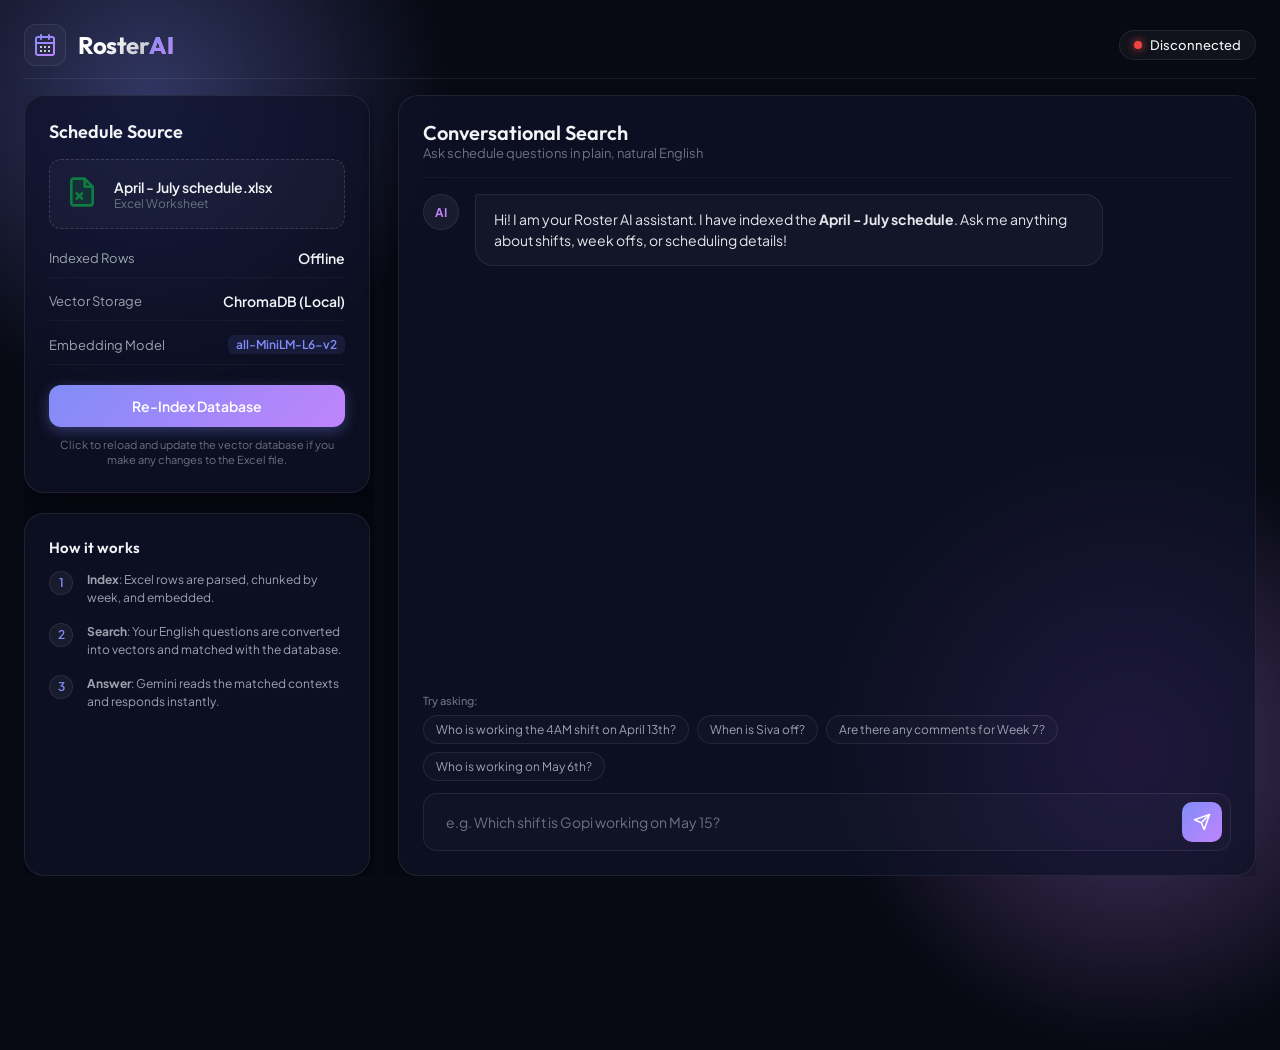
==== offshore roaster/static/index.html @ 07646efe "Initial commit for 24/7 deployment" ====
<!DOCTYPE html>
<html lang="en">
<head>
    <meta charset="UTF-8">
    <meta name="viewport" content="width=device-width, initial-scale=1.0">
    <title>Roster AI Assistant - Schedule Intelligence</title>
    <!-- Modern Premium Typography -->
    <link rel="preconnect" href="https://fonts.googleapis.com">
    <link rel="preconnect" href="https://fonts.gstatic.com" crossorigin>
    <link href="https://fonts.googleapis.com/css2?family=Outfit:wght@300;400;500;600;700&family=Plus+Jakarta+Sans:wght@300;400;500;600;700&display=swap" rel="stylesheet">
    <link rel="stylesheet" href="styles.css">
</head>
<body>
    <div class="glow-bg"></div>
    <div class="glow-bg2"></div>

    <div class="app-container">
        <!-- App Header -->
        <header class="app-header">
            <div class="logo-container">
                <div class="logo-icon">
                    <svg width="24" height="24" viewBox="0 0 24 24" fill="none" xmlns="http://www.w3.org/2000/svg">
                        <path d="M19 4H5C3.89 4 3 4.89 3 6V20C3 21.11 3.89 22 5 22H19C20.11 22 21 21.11 21 20V6C21 4.89 20.11 4 19 4Z" stroke="url(#logoGrad)" stroke-width="2" stroke-linecap="round" stroke-linejoin="round"/>
                        <path d="M16 2V6" stroke="url(#logoGrad)" stroke-width="2" stroke-linecap="round" stroke-linejoin="round"/>
                        <path d="M8 2V6" stroke="url(#logoGrad)" stroke-width="2" stroke-linecap="round" stroke-linejoin="round"/>
                        <path d="M3 10H21" stroke="url(#logoGrad)" stroke-width="2" stroke-linecap="round" stroke-linejoin="round"/>
                        <path d="M8 14H8.01" stroke="white" stroke-width="2" stroke-linecap="round" stroke-linejoin="round"/>
                        <path d="M12 14H12.01" stroke="white" stroke-width="2" stroke-linecap="round" stroke-linejoin="round"/>
                        <path d="M16 14H16.01" stroke="white" stroke-width="2" stroke-linecap="round" stroke-linejoin="round"/>
                        <path d="M8 18H8.01" stroke="white" stroke-width="2" stroke-linecap="round" stroke-linejoin="round"/>
                        <path d="M12 18H12.01" stroke="white" stroke-width="2" stroke-linecap="round" stroke-linejoin="round"/>
                        <path d="M16 18H16.01" stroke="white" stroke-width="2" stroke-linecap="round" stroke-linejoin="round"/>
                        <defs>
                            <linearGradient id="logoGrad" x1="3" y1="2" x2="21" y2="22" gradientUnits="userSpaceOnUse">
                                <stop stop-color="#818cf8"/>
                                <stop offset="1" stop-color="#c084fc"/>
                            </linearGradient>
                        </defs>
                    </svg>
                </div>
                <h1>Roster<span>AI</span></h1>
            </div>
            
            <div class="system-badge">
                <div class="badge-dot" id="db-status-dot"></div>
                <span id="db-status-text">Connecting...</span>
            </div>
        </header>

        <!-- Main Workspace -->
        <main class="workspace">
            
            <!-- Left Panel: DB & Files Management -->
            <section class="control-panel">
                <div class="card glassmorphism">
                    <h3>Schedule Source</h3>
                    <div class="source-file-box">
                        <div class="excel-icon">
                            <svg width="32" height="32" viewBox="0 0 24 24" fill="none" xmlns="http://www.w3.org/2000/svg">
                                <path d="M14 2H6C4.89 2 4 2.9 4 4V20C4 21.1 4.89 22 6 22H18C19.11 22 20 21.1 20 20V8L14 2Z" fill="#107c41" fill-opacity="0.2" stroke="#107c41" stroke-width="2" stroke-linejoin="round"/>
                                <path d="M14 2V8H20" stroke="#107c41" stroke-width="2" stroke-linejoin="round"/>
                                <path d="M8 13L12 17M12 13L8 17" stroke="#107c41" stroke-width="2" stroke-linecap="round" stroke-linejoin="round"/>
                            </svg>
                        </div>
                        <div class="file-details">
                            <span class="file-name">April - July schedule.xlsx</span>
                            <span class="file-type">Excel Worksheet</span>
                        </div>
                    </div>

                    <div class="db-stats">
                        <div class="stat-item">
                            <label>Indexed Rows</label>
                            <span id="stat-records">--</span>
                        </div>
                        <div class="stat-item">
                            <label>Vector Storage</label>
                            <span>ChromaDB (Local)</span>
                        </div>
                        <div class="stat-item">
                            <label>Embedding Model</label>
                            <span class="model-badge">all-MiniLM-L6-v2</span>
                        </div>
                    </div>

                    <button id="btn-reindex" class="btn-primary">
                        <span id="btn-text">Re-Index Database</span>
                        <div class="spinner" id="btn-spinner"></div>
                    </button>
                    <p class="help-text">Click to reload and update the vector database if you make any changes to the Excel file.</p>
                </div>

                <div class="card glassmorphism info-card">
                    <h4>How it works</h4>
                    <ul class="steps-list">
                        <li>
                            <div class="step-num">1</div>
                            <div class="step-content"><strong>Index</strong>: Excel rows are parsed, chunked by week, and embedded.</div>
                        </li>
                        <li>
                            <div class="step-num">2</div>
                            <div class="step-content"><strong>Search</strong>: Your English questions are converted into vectors and matched with the database.</div>
                        </li>
                        <li>
                            <div class="step-num">3</div>
                            <div class="step-content"><strong>Answer</strong>: Gemini reads the matched contexts and responds instantly.</div>
                        </li>
                    </ul>
                </div>
            </section>

            <!-- Right Panel: Conversation -->
            <section class="chat-panel card glassmorphism">
                <div class="chat-header">
                    <h2>Conversational Search</h2>
                    <p>Ask schedule questions in plain, natural English</p>
                </div>

                <!-- Chat Feed -->
                <div class="chat-feed" id="chat-feed">
                    <div class="message ai-message">
                        <div class="msg-avatar">AI</div>
                        <div class="msg-bubble">
                            Hi! I am your Roster AI assistant. I have indexed the <strong>April - July schedule</strong>. Ask me anything about shifts, week offs, or scheduling details!
                        </div>
                    </div>
                </div>

                <!-- Query suggestion chips -->
                <div class="suggestions-container">
                    <span class="suggestions-title">Try asking:</span>
                    <div class="suggestions">
                        <button class="chip" onclick="useSuggestion('Who is working on the 4AM shift on April 13th?')">Who is working the 4AM shift on April 13th?</button>
                        <button class="chip" onclick="useSuggestion('When is Siva off?')">When is Siva off?</button>
                        <button class="chip" onclick="useSuggestion('Are there any comments or updates for Week 7?')">Are there any comments for Week 7?</button>
                        <button class="chip" onclick="useSuggestion('Who is working on Wednesday, May 6th?')">Who is working on May 6th?</button>
                    </div>
                </div>

                <!-- Chat Input Form -->
                <form class="chat-input-area" id="chat-form">
                    <input type="text" id="query-input" placeholder="e.g. Which shift is Gopi working on May 15?" required autocomplete="off">
                    <button type="submit" id="btn-send">
                        <svg width="18" height="18" viewBox="0 0 24 24" fill="none" xmlns="http://www.w3.org/2000/svg">
                            <path d="M22 2L11 13" stroke="currentColor" stroke-width="2" stroke-linecap="round" stroke-linejoin="round"/>
                            <path d="M22 2L15 22L11 13L2 9L22 2Z" stroke="currentColor" stroke-width="2" stroke-linecap="round" stroke-linejoin="round"/>
                        </svg>
                    </button>
                </form>
            </section>

        </main>
    </div>

    <!-- Script file -->
    <script>
        const chatFeed = document.getElementById('chat-feed');
        const chatForm = document.getElementById('chat-form');
        const queryInput = document.getElementById('query-input');
        const btnReindex = document.getElementById('btn-reindex');
        const btnSpinner = document.getElementById('btn-spinner');
        const btnText = document.getElementById('btn-text');
        
        // Fetch Database Status on Load
        async function fetchStatus() {
            try {
                const res = await fetch('/api/status');
                const data = await res.json();
                
                if (data.status === 'ready') {
                    document.getElementById('db-status-dot').className = 'badge-dot dot-online';
                    document.getElementById('db-status-text').innerText = 'Database Connected';
                    document.getElementById('stat-records').innerText = data.indexed_records;
                    
                    if (data.indexed_records === 0) {
                        showSystemNotification("Warning: Vector database is empty. Click 'Re-Index Database' to populate it.");
                    }
                } else {
                    document.getElementById('db-status-dot').className = 'badge-dot dot-offline';
                    document.getElementById('db-status-text').innerText = 'Database Error';
                    document.getElementById('stat-records').innerText = 'Error';
                }
            } catch (err) {
                console.error(err);
                document.getElementById('db-status-dot').className = 'badge-dot dot-offline';
                document.getElementById('db-status-text').innerText = 'Disconnected';
                document.getElementById('stat-records').innerText = 'Offline';
            }
        }

        // Add Message to Feed
        function addMessage(sender, content, sources = null) {
            const messageDiv = document.createElement('div');
            messageDiv.className = `message ${sender}-message`;
            
            const avatar = document.createElement('div');
            avatar.className = 'msg-avatar';
            avatar.innerText = sender === 'user' ? 'U' : 'AI';
            
            const bubble = document.createElement('div');
            bubble.className = 'msg-bubble';
            
            // Format linebreaks & bold markdown-ish text
            let formattedContent = content
                .replace(/\n/g, '<br>')
                .replace(/\*\*(.*?)\*\*/g, '<strong>$1</strong>')
                .replace(/\*(.*?)\*/g, '<em>$1</em>');
            
            bubble.innerHTML = formattedContent;
            
            messageDiv.appendChild(avatar);
            messageDiv.appendChild(bubble);
            
            // Add sources if present
            if (sources && sources.length > 0) {
                const sourcesContainer = document.createElement('div');
                sourcesContainer.className = 'sources-container';
                
                const sourcesTitle = document.createElement('div');
                sourcesTitle.className = 'sources-title';
                sourcesTitle.innerText = `Retrieved matching sources (${sources.length}):`;
                sourcesContainer.appendChild(sourcesTitle);
                
                const chipsContainer = document.createElement('div');
                chipsContainer.className = 'sources-chips';
                
                sources.forEach((src, idx) => {
                    const chip = document.createElement('div');
                    chip.className = 'source-chip';
                    chip.innerHTML = `<strong>${src.date}</strong> (${src.day}) - <em>${src.week}</em>`;
                    
                    // Add hover tooltip with the full chunk text
                    const tooltip = document.createElement('div');
                    tooltip.className = 'source-tooltip';
                    tooltip.innerText = src.text;
                    chip.appendChild(tooltip);
                    
                    chipsContainer.appendChild(chip);
                });
                
                sourcesContainer.appendChild(chipsContainer);
                bubble.appendChild(sourcesContainer);
            }
            
            chatFeed.appendChild(messageDiv);
            chatFeed.scrollTop = chatFeed.scrollHeight;
        }

        // Show system warning or message in chat
        function showSystemNotification(text) {
            const notification = document.createElement('div');
            notification.className = 'system-notification';
            notification.innerText = text;
            chatFeed.appendChild(notification);
            chatFeed.scrollTop = chatFeed.scrollHeight;
        }

        // Use Suggestion Chip
        function useSuggestion(text) {
            queryInput.value = text;
            queryInput.focus();
        }

        // Handle Query Submission
        chatForm.addEventListener('submit', async (e) => {
            e.preventDefault();
            const question = queryInput.value.strip ? queryInput.value.strip() : queryInput.value.trim();
            if (!question) return;
            
            // Add user message
            addMessage('user', question);
            queryInput.value = '';
            
            // Add AI Loading Indicator
            const loaderDiv = document.createElement('div');
            loaderDiv.className = 'message ai-message loading-message';
            loaderDiv.id = 'ai-loader';
            loaderDiv.innerHTML = `
                <div class="msg-avatar">AI</div>
                <div class="msg-bubble">
                    <div class="typing-indicator">
                        <span></span>
                        <span></span>
                        <span></span>
                    </div>
                </div>
            `;
            chatFeed.appendChild(loaderDiv);
            chatFeed.scrollTop = chatFeed.scrollHeight;
            
            try {
                const response = await fetch('/api/query', {
                    method: 'POST',
                    headers: {
                        'Content-Type': 'application/json'
                    },
                    body: JSON.stringify({ question })
                });
                
                // Remove loader
                document.getElementById('ai-loader').remove();
                
                if (response.ok) {
                    const data = await response.json();
                    addMessage('ai', data.answer, data.sources);
                } else {
                    const errData = await response.json();
                    addMessage('ai', `Sorry, I encountered an error: ${errData.detail || 'Unknown Server Error'}`);
                }
            } catch (err) {
                console.error(err);
                document.getElementById('ai-loader').remove();
                addMessage('ai', 'Error connecting to the backend. Is the server running?');
            }
        });

        // Handle Reindex Click
        btnReindex.addEventListener('click', async () => {
            btnSpinner.style.display = 'block';
            btnText.innerText = 'Indexing...';
            btnReindex.disabled = true;
            
            try {
                const response = await fetch('/api/reindex', {
                    method: 'POST'
                });
                
                if (response.ok) {
                    const data = await response.json();
                    showSystemNotification(`🎉 Database re-indexed successfully! Loaded ${data.count} entries.`);
                    fetchStatus();
                } else {
                    const errData = await response.json();
                    showSystemNotification(`❌ Ingestion failed: ${errData.detail || 'Unknown Error'}`);
                }
            } catch (err) {
                console.error(err);
                showSystemNotification('❌ Network error: Could not reach backend.');
            } finally {
                btnSpinner.style.display = 'none';
                btnText.innerText = 'Re-Index Database';
                btnReindex.disabled = false;
            }
        });

        // Initialize status polling
        fetchStatus();
        setInterval(fetchStatus, 30000);
    </script>
</body>
</html>
---- offshore roaster/static/styles.css ----
/* Core Design Tokens */
:root {
    --bg-dark: #070913;
    --bg-card: rgba(15, 18, 36, 0.75);
    --border-color: rgba(255, 255, 255, 0.08);
    --text-primary: #f3f4f6;
    --text-secondary: #9ca3af;
    --text-muted: #6b7280;
    
    --primary: #818cf8;
    --primary-glow: rgba(129, 140, 248, 0.35);
    --secondary: #c084fc;
    --secondary-glow: rgba(192, 132, 252, 0.35);
    --accent: #22d3ee;
    
    --online: #10b981;
    --offline: #ef4444;
    
    --font-heading: 'Outfit', sans-serif;
    --font-body: 'Plus Jakarta Sans', sans-serif;
    --transition-smooth: all 0.3s cubic-bezier(0.4, 0, 0.2, 1);
}

/* Reset and Base Styles */
* {
    margin: 0;
    padding: 0;
    box-sizing: border-box;
}

body {
    background-color: var(--bg-dark);
    color: var(--text-primary);
    font-family: var(--font-body);
    height: 100vh;
    overflow: hidden;
    position: relative;
}

/* Ambient Background Glows */
.glow-bg {
    position: absolute;
    width: 600px;
    height: 600px;
    background: radial-gradient(circle, var(--primary-glow) 0%, rgba(129, 140, 248, 0) 70%);
    top: -200px;
    left: -150px;
    z-index: -1;
    pointer-events: none;
    animation: pulseGlow 12s infinite alternate;
}

.glow-bg2 {
    position: absolute;
    width: 600px;
    height: 600px;
    background: radial-gradient(circle, var(--secondary-glow) 0%, rgba(192, 132, 252, 0) 70%);
    bottom: -150px;
    right: -150px;
    z-index: -1;
    pointer-events: none;
    animation: pulseGlow 15s infinite alternate-reverse;
}

@keyframes pulseGlow {
    0% { transform: scale(1) translate(0, 0); opacity: 0.8; }
    100% { transform: scale(1.15) translate(30px, 30px); opacity: 0.5; }
}

/* App Container Layout */
.app-container {
    max-width: 1400px;
    margin: 0 auto;
    padding: 24px;
    height: 100vh;
    max-height: 100vh;
    display: flex;
    flex-direction: column;
    overflow: hidden;
}

/* Header */
.app-header {
    display: flex;
    justify-content: space-between;
    align-items: center;
    padding-bottom: 12px;
    border-bottom: 1px solid var(--border-color);
    margin-bottom: 16px;
}

.logo-container {
    display: flex;
    align-items: center;
    gap: 12px;
}

.logo-icon {
    display: flex;
    align-items: center;
    justify-content: center;
    background: rgba(255, 255, 255, 0.03);
    padding: 8px;
    border-radius: 12px;
    border: 1px solid var(--border-color);
}

.logo-container h1 {
    font-family: var(--font-heading);
    font-size: 24px;
    font-weight: 700;
    letter-spacing: -0.5px;
    background: linear-gradient(135deg, #fff 30%, var(--text-secondary) 100%);
    -webkit-background-clip: text;
    -webkit-text-fill-color: transparent;
}

.logo-container h1 span {
    background: linear-gradient(135deg, var(--primary) 0%, var(--secondary) 100%);
    -webkit-background-clip: text;
    -webkit-text-fill-color: transparent;
}

/* Badges */
.system-badge {
    display: flex;
    align-items: center;
    gap: 8px;
    background: rgba(255, 255, 255, 0.04);
    border: 1px solid var(--border-color);
    padding: 6px 14px;
    border-radius: 20px;
    font-size: 13px;
    font-weight: 500;
}

.badge-dot {
    width: 8px;
    height: 8px;
    border-radius: 50%;
}

.dot-online {
    background-color: var(--online);
    box-shadow: 0 0 8px var(--online);
}

.dot-offline {
    background-color: var(--offline);
    box-shadow: 0 0 8px var(--offline);
}

/* Glassmorphism Cards */
.glassmorphism {
    background: var(--bg-card);
    backdrop-filter: blur(16px) saturate(180%);
    -webkit-backdrop-filter: blur(16px) saturate(180%);
    border: 1px solid var(--border-color);
    border-radius: 20px;
    box-shadow: 0 8px 32px 0 rgba(0, 0, 0, 0.37);
}

/* Workspace Layout */
.workspace {
    display: grid;
    grid-template-columns: 350px 1fr;
    gap: 24px;
    flex-grow: 1;
    min-height: 0;
    overflow: hidden;
}

/* Left Panel Style */
.control-panel {
    display: flex;
    flex-direction: column;
    gap: 20px;
    height: 100%;
    overflow-y: auto;
    padding-right: 4px;
}

.control-panel .card {
    padding: 24px;
}

.control-panel h3 {
    font-family: var(--font-heading);
    font-size: 18px;
    font-weight: 600;
    margin-bottom: 16px;
    color: var(--text-primary);
}

/* Source File Box */
.source-file-box {
    display: flex;
    align-items: center;
    gap: 16px;
    background: rgba(255, 255, 255, 0.03);
    border: 1px dashed rgba(255, 255, 255, 0.15);
    padding: 16px;
    border-radius: 12px;
    margin-bottom: 20px;
}

.file-details {
    display: flex;
    flex-direction: column;
}

.file-name {
    font-size: 14px;
    font-weight: 600;
    color: var(--text-primary);
}

.file-type {
    font-size: 12px;
    color: var(--text-muted);
}

/* Database Stats list */
.db-stats {
    display: flex;
    flex-direction: column;
    gap: 14px;
    margin-bottom: 20px;
}

.stat-item {
    display: flex;
    justify-content: space-between;
    align-items: center;
    padding-bottom: 10px;
    border-bottom: 1px solid rgba(255, 255, 255, 0.04);
}

.stat-item label {
    font-size: 13px;
    color: var(--text-secondary);
}

.stat-item span {
    font-size: 14px;
    font-weight: 600;
}

.model-badge {
    background: rgba(129, 140, 248, 0.1);
    color: var(--primary);
    padding: 2px 8px;
    border-radius: 6px;
    font-size: 12px !important;
}

/* Action Buttons */
.btn-primary {
    width: 100%;
    background: linear-gradient(135deg, var(--primary) 0%, var(--secondary) 100%);
    color: #fff;
    border: none;
    padding: 12px;
    border-radius: 12px;
    font-family: var(--font-body);
    font-weight: 600;
    font-size: 14px;
    cursor: pointer;
    transition: var(--transition-smooth);
    display: flex;
    align-items: center;
    justify-content: center;
    gap: 8px;
    box-shadow: 0 4px 14px var(--primary-glow);
}

.btn-primary:hover:not(:disabled) {
    transform: translateY(-2px);
    box-shadow: 0 6px 20px var(--primary-glow);
    filter: brightness(1.1);
}

.btn-primary:active {
    transform: translateY(0);
}

.btn-primary:disabled {
    opacity: 0.6;
    cursor: not-allowed;
}

.help-text {
    font-size: 11px;
    color: var(--text-muted);
    text-align: center;
    margin-top: 10px;
    line-height: 1.4;
}

/* Steps list */
.info-card {
    flex-grow: 1;
}

.info-card h4 {
    font-family: var(--font-heading);
    font-size: 15px;
    font-weight: 600;
    margin-bottom: 14px;
}

.steps-list {
    list-style: none;
    display: flex;
    flex-direction: column;
    gap: 16px;
}

.steps-list li {
    display: flex;
    gap: 14px;
    align-items: flex-start;
}

.step-num {
    background: rgba(255, 255, 255, 0.05);
    border: 1px solid var(--border-color);
    width: 24px;
    height: 24px;
    border-radius: 50%;
    display: flex;
    align-items: center;
    justify-content: center;
    font-size: 12px;
    font-weight: 600;
    color: var(--primary);
    flex-shrink: 0;
}

.step-content {
    font-size: 12px;
    color: var(--text-secondary);
    line-height: 1.5;
}

/* Spinner */
.spinner {
    width: 18px;
    height: 18px;
    border: 2px solid rgba(255, 255, 255, 0.3);
    border-top: 2px solid #fff;
    border-radius: 50%;
    animation: spin 0.8s linear infinite;
    display: none;
}

@keyframes spin {
    0% { transform: rotate(0deg); }
    100% { transform: rotate(360deg); }
}

/* Right Panel: Chat Interface */
.chat-panel {
    display: flex;
    flex-direction: column;
    padding: 24px;
    height: 100%;
    min-height: 0;
}

.chat-header {
    border-bottom: 1px solid rgba(255, 255, 255, 0.04);
    padding-bottom: 16px;
    margin-bottom: 16px;
}

.chat-header h2 {
    font-family: var(--font-heading);
    font-size: 20px;
    font-weight: 600;
}

.chat-header p {
    font-size: 13px;
    color: var(--text-muted);
}

/* Chat Feed */
.chat-feed {
    flex-grow: 1;
    overflow-y: auto;
    padding-right: 8px;
    display: flex;
    flex-direction: column;
    gap: 20px;
    margin-bottom: 16px;
    min-height: 0;
}

/* Scrollbar styling */
.chat-feed::-webkit-scrollbar {
    width: 6px;
}

.chat-feed::-webkit-scrollbar-track {
    background: transparent;
}

.chat-feed::-webkit-scrollbar-thumb {
    background: rgba(255, 255, 255, 0.05);
    border-radius: 10px;
}

.chat-feed::-webkit-scrollbar-thumb:hover {
    background: rgba(255, 255, 255, 0.12);
}

/* Message Bubbles */
.message {
    display: flex;
    gap: 16px;
    align-items: flex-start;
    max-width: 85%;
}

.user-message {
    align-self: flex-end;
    flex-direction: row-reverse;
}

.ai-message {
    align-self: flex-start;
}

.msg-avatar {
    width: 36px;
    height: 36px;
    border-radius: 50%;
    display: flex;
    align-items: center;
    justify-content: center;
    font-size: 12px;
    font-weight: bold;
    flex-shrink: 0;
}

.user-message .msg-avatar {
    background: linear-gradient(135deg, #4f46e5 0%, #06b6d4 100%);
    color: white;
}

.ai-message .msg-avatar {
    background: rgba(255, 255, 255, 0.05);
    border: 1px solid var(--border-color);
    color: var(--secondary);
}

.msg-bubble {
    padding: 14px 18px;
    border-radius: 18px;
    font-size: 14px;
    line-height: 1.5;
}

.user-message .msg-bubble {
    background: rgba(129, 140, 248, 0.15);
    border: 1px solid rgba(129, 140, 248, 0.25);
    border-top-right-radius: 2px;
    color: var(--text-primary);
}

.ai-message .msg-bubble {
    background: rgba(255, 255, 255, 0.03);
    border: 1px solid var(--border-color);
    border-top-left-radius: 2px;
    color: #e5e7eb;
}

/* System notifications */
.system-notification {
    align-self: center;
    background: rgba(255, 255, 255, 0.03);
    border: 1px solid rgba(255, 255, 255, 0.06);
    color: var(--text-secondary);
    padding: 6px 16px;
    border-radius: 20px;
    font-size: 12px;
    max-width: 90%;
    text-align: center;
    margin: 10px 0;
}

/* Typing Loading Indicator */
.typing-indicator {
    display: flex;
    gap: 4px;
    align-items: center;
    height: 15px;
}

.typing-indicator span {
    width: 6px;
    height: 6px;
    background-color: var(--text-secondary);
    border-radius: 50%;
    display: inline-block;
    animation: bounce 1.3s infinite ease-in-out;
}

.typing-indicator span:nth-child(2) {
    animation-delay: 0.15s;
}

.typing-indicator span:nth-child(3) {
    animation-delay: 0.3s;
}

@keyframes bounce {
    0%, 60%, 100% { transform: translateY(0); }
    30% { transform: translateY(-4px); }
}

/* Sources List in Bubble */
.sources-container {
    margin-top: 14px;
    border-top: 1px solid rgba(255, 255, 255, 0.06);
    padding-top: 10px;
}

.sources-title {
    font-size: 11px;
    color: var(--text-muted);
    font-weight: 600;
    text-transform: uppercase;
    letter-spacing: 0.5px;
    margin-bottom: 6px;
}

.sources-chips {
    display: flex;
    flex-wrap: wrap;
    gap: 6px;
}

.source-chip {
    background: rgba(255, 255, 255, 0.04);
    border: 1px solid rgba(255, 255, 255, 0.08);
    border-radius: 6px;
    padding: 4px 8px;
    font-size: 11px;
    color: var(--text-secondary);
    cursor: help;
    position: relative;
    transition: var(--transition-smooth);
}

.source-chip:hover {
    background: rgba(129, 140, 248, 0.08);
    border-color: rgba(129, 140, 248, 0.2);
    color: var(--primary);
}

/* Tooltip on Hover */
.source-tooltip {
    visibility: hidden;
    position: absolute;
    bottom: calc(100% + 8px);
    left: 50%;
    transform: translateX(-50%);
    background: #0f1225;
    border: 1px solid rgba(129, 140, 248, 0.3);
    border-radius: 8px;
    padding: 10px;
    width: 250px;
    font-size: 11px;
    line-height: 1.4;
    color: var(--text-primary);
    text-align: left;
    box-shadow: 0 4px 20px rgba(0,0,0,0.5);
    z-index: 100;
    pointer-events: none;
    white-space: pre-wrap;
    opacity: 0;
    transition: opacity 0.2s ease-in-out, visibility 0.2s ease-in-out;
}

.source-chip:hover .source-tooltip {
    visibility: visible;
    opacity: 1;
}

/* Suggestions Area */
.suggestions-container {
    margin-top: auto;
    padding-bottom: 12px;
}

.suggestions-title {
    font-size: 11px;
    color: var(--text-muted);
    font-weight: 500;
    margin-bottom: 8px;
    display: block;
}

.suggestions {
    display: flex;
    gap: 8px;
    flex-wrap: wrap;
}

.chip {
    background: rgba(255, 255, 255, 0.02);
    border: 1px solid var(--border-color);
    color: var(--text-secondary);
    padding: 6px 12px;
    border-radius: 16px;
    font-size: 12px;
    font-family: var(--font-body);
    cursor: pointer;
    transition: var(--transition-smooth);
}

.chip:hover {
    background: rgba(129, 140, 248, 0.08);
    border-color: rgba(129, 140, 248, 0.3);
    color: var(--text-primary);
    transform: translateY(-1px);
}

/* Form Input Area */
.chat-input-area {
    display: flex;
    gap: 12px;
    background: rgba(255, 255, 255, 0.02);
    border: 1px solid var(--border-color);
    padding: 8px;
    border-radius: 14px;
    align-items: center;
    position: relative;
    transition: var(--transition-smooth);
}

.chat-input-area:focus-within {
    border-color: rgba(129, 140, 248, 0.5);
    box-shadow: 0 0 15px var(--primary-glow);
    background: rgba(255, 255, 255, 0.04);
}

.chat-input-area input {
    flex-grow: 1;
    background: transparent;
    border: none;
    outline: none;
    color: var(--text-primary);
    font-family: var(--font-body);
    font-size: 14px;
    padding: 10px 14px;
}

.chat-input-area input::placeholder {
    color: var(--text-muted);
}

#btn-send {
    background: linear-gradient(135deg, var(--primary) 0%, var(--secondary) 100%);
    border: none;
    color: #fff;
    width: 40px;
    height: 40px;
    border-radius: 10px;
    display: flex;
    align-items: center;
    justify-content: center;
    cursor: pointer;
    transition: var(--transition-smooth);
}

#btn-send:hover {
    transform: scale(1.05);
    filter: brightness(1.1);
    box-shadow: 0 0 10px var(--primary-glow);
}

#btn-send:active {
    transform: scale(0.95);
}

/* Responsive adjustments */
@media (max-width: 900px) {
    .workspace {
        grid-template-columns: 1fr;
        height: auto;
        overflow: visible;
    }
    
    .chat-panel {
        height: 600px;
    }
}
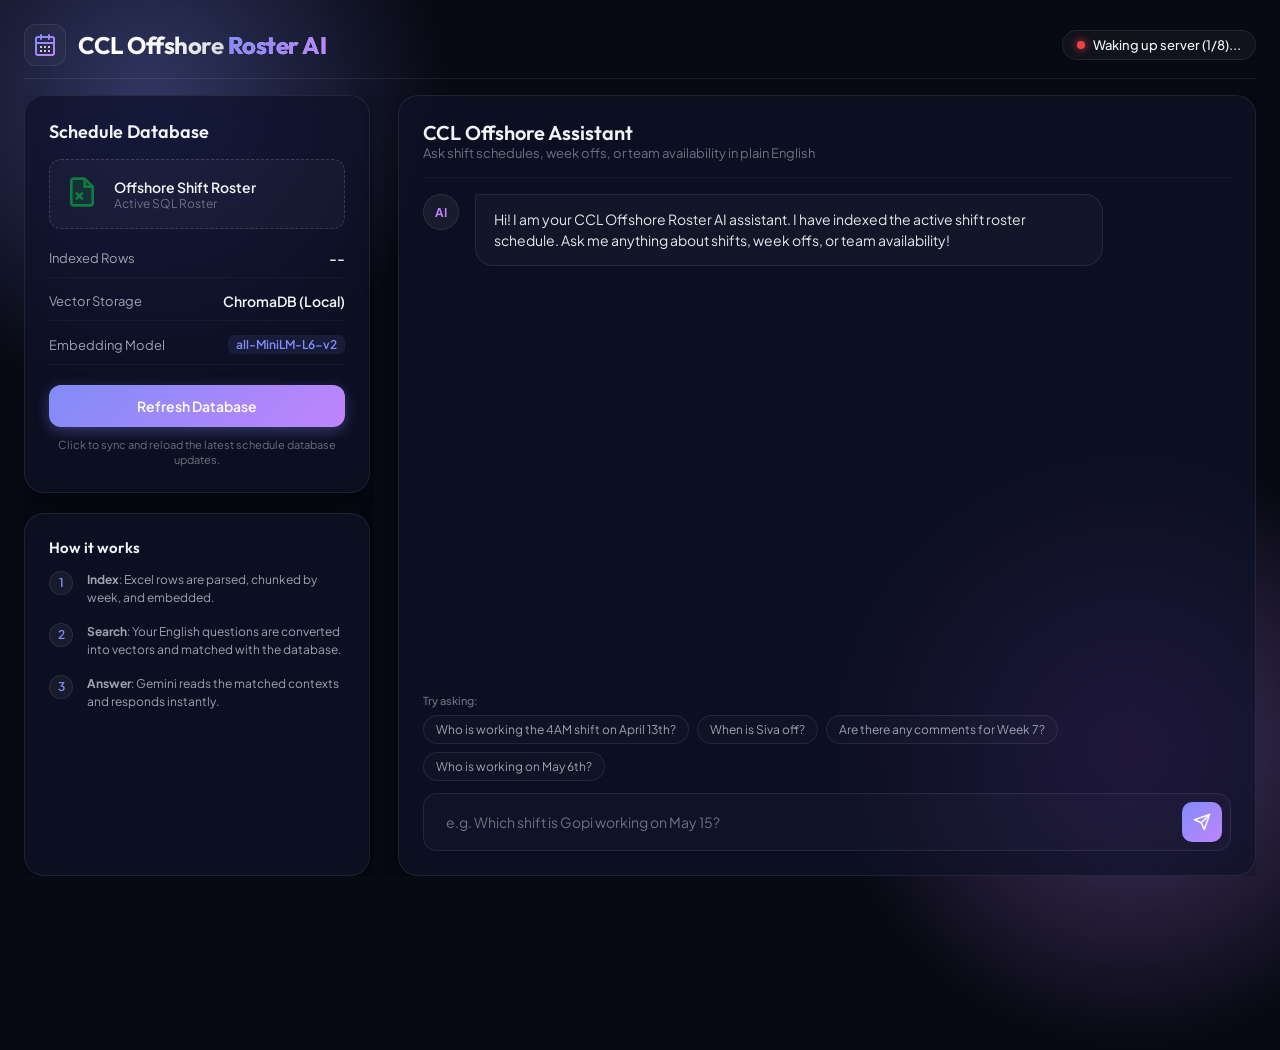
==== commit c5370881: "Update UI/UX branding to CCL Offshore Roster AI and refresh labels" ====
--- a/offshore roaster/static/index.html
+++ b/offshore roaster/static/index.html
@@ -3,7 +3,7 @@
 <head>
     <meta charset="UTF-8">
     <meta name="viewport" content="width=device-width, initial-scale=1.0">
-    <title>Roster AI Assistant - Schedule Intelligence</title>
+    <title>CCL Offshore Roster AI - Schedule Intelligence</title>
     <!-- Modern Premium Typography -->
     <link rel="preconnect" href="https://fonts.googleapis.com">
     <link rel="preconnect" href="https://fonts.gstatic.com" crossorigin>
@@ -38,7 +38,7 @@
                         </defs>
                     </svg>
                 </div>
-                <h1>Roster<span>AI</span></h1>
+                <h1>CCL Offshore <span>Roster AI</span></h1>
             </div>
             
             <div class="system-badge">
@@ -53,7 +53,7 @@
             <!-- Left Panel: DB & Files Management -->
             <section class="control-panel">
                 <div class="card glassmorphism">
-                    <h3>Schedule Source</h3>
+                    <h3>Schedule Database</h3>
                     <div class="source-file-box">
                         <div class="excel-icon">
                             <svg width="32" height="32" viewBox="0 0 24 24" fill="none" xmlns="http://www.w3.org/2000/svg">
@@ -63,8 +63,8 @@
                             </svg>
                         </div>
                         <div class="file-details">
-                            <span class="file-name">April - July schedule.xlsx</span>
-                            <span class="file-type">Excel Worksheet</span>
+                            <span class="file-name">Offshore Shift Roster</span>
+                            <span class="file-type">Active SQL Roster</span>
                         </div>
                     </div>
 
@@ -84,10 +84,10 @@
                     </div>
 
                     <button id="btn-reindex" class="btn-primary">
-                        <span id="btn-text">Re-Index Database</span>
+                        <span id="btn-text">Refresh Database</span>
                         <div class="spinner" id="btn-spinner"></div>
                     </button>
-                    <p class="help-text">Click to reload and update the vector database if you make any changes to the Excel file.</p>
+                    <p class="help-text">Click to sync and reload the latest schedule database updates.</p>
                 </div>
 
                 <div class="card glassmorphism info-card">
@@ -112,8 +112,8 @@
             <!-- Right Panel: Conversation -->
             <section class="chat-panel card glassmorphism">
                 <div class="chat-header">
-                    <h2>Conversational Search</h2>
-                    <p>Ask schedule questions in plain, natural English</p>
+                    <h2>CCL Offshore Assistant</h2>
+                    <p>Ask shift schedules, week offs, or team availability in plain English</p>
                 </div>
 
                 <!-- Chat Feed -->
@@ -121,7 +121,7 @@
                     <div class="message ai-message">
                         <div class="msg-avatar">AI</div>
                         <div class="msg-bubble">
-                            Hi! I am your Roster AI assistant. I have indexed the <strong>April - July schedule</strong>. Ask me anything about shifts, week offs, or scheduling details!
+                            Hi! I am your CCL Offshore Roster AI assistant. I have indexed the active shift roster schedule. Ask me anything about shifts, week offs, or team availability!
                         </div>
                     </div>
                 </div>
@@ -161,10 +161,11 @@
         const btnSpinner = document.getElementById('btn-spinner');
         const btnText = document.getElementById('btn-text');
         
-        // Fetch Database Status on Load
-        async function fetchStatus() {
+        // Fetch Database Status on Load with auto-retry for free tier wake-ups
+        async function fetchStatus(retryCount = 0) {
             try {
                 const res = await fetch('/api/status');
+                if (!res.ok) throw new Error("HTTP error " + res.status);
                 const data = await res.json();
                 
                 if (data.status === 'ready') {
@@ -182,9 +183,15 @@
                 }
             } catch (err) {
                 console.error(err);
-                document.getElementById('db-status-dot').className = 'badge-dot dot-offline';
-                document.getElementById('db-status-text').innerText = 'Disconnected';
-                document.getElementById('stat-records').innerText = 'Offline';
+                if (retryCount < 8) {
+                    document.getElementById('db-status-dot').className = 'badge-dot dot-offline';
+                    document.getElementById('db-status-text').innerText = `Waking up server (${retryCount + 1}/8)...`;
+                    setTimeout(() => fetchStatus(retryCount + 1), 4000);
+                } else {
+                    document.getElementById('db-status-dot').className = 'badge-dot dot-offline';
+                    document.getElementById('db-status-text').innerText = 'Disconnected';
+                    document.getElementById('stat-records').innerText = 'Offline';
+                }
             }
         }
 
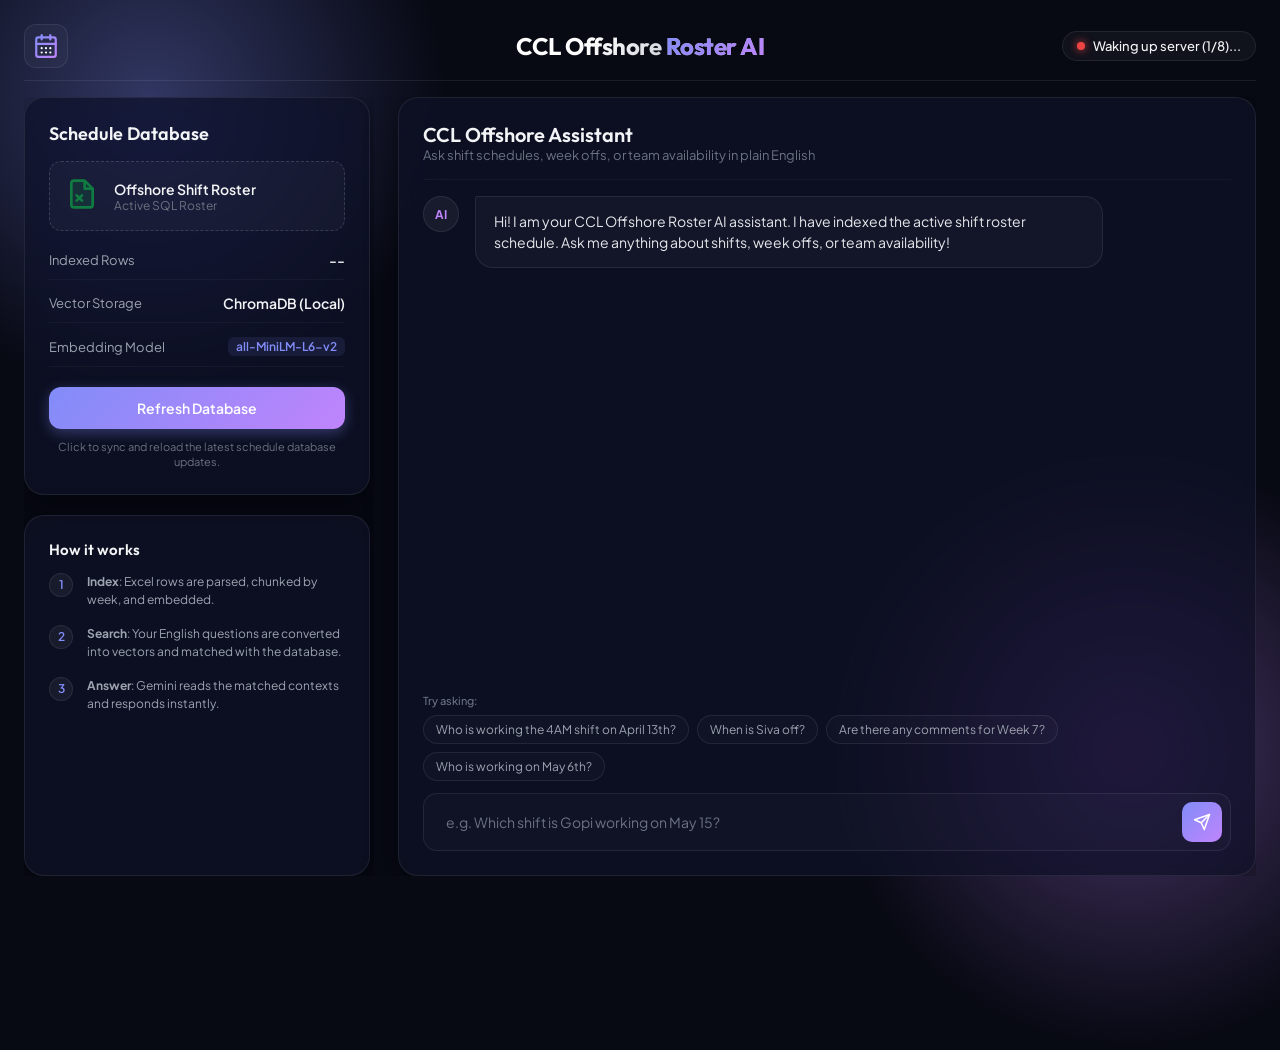
==== commit 3019092c: "Apply Step 1: Center header title CCL Offshore Roster AI and position logo on top left" ====
--- a/offshore roaster/static/index.html
+++ b/offshore roaster/static/index.html
@@ -19,7 +19,7 @@
         <header class="app-header">
             <div class="logo-container">
                 <div class="logo-icon">
-                    <svg width="24" height="24" viewBox="0 0 24 24" fill="none" xmlns="http://www.w3.org/2000/svg">
+                    <svg width="26" height="26" viewBox="0 0 24 24" fill="none" xmlns="http://www.w3.org/2000/svg">
                         <path d="M19 4H5C3.89 4 3 4.89 3 6V20C3 21.11 3.89 22 5 22H19C20.11 22 21 21.11 21 20V6C21 4.89 20.11 4 19 4Z" stroke="url(#logoGrad)" stroke-width="2" stroke-linecap="round" stroke-linejoin="round"/>
                         <path d="M16 2V6" stroke="url(#logoGrad)" stroke-width="2" stroke-linecap="round" stroke-linejoin="round"/>
                         <path d="M8 2V6" stroke="url(#logoGrad)" stroke-width="2" stroke-linecap="round" stroke-linejoin="round"/>
@@ -38,9 +38,12 @@
                         </defs>
                     </svg>
                 </div>
+            </div>
+            
+            <div class="header-title-center">
                 <h1>CCL Offshore <span>Roster AI</span></h1>
             </div>
-            
+
             <div class="system-badge">
                 <div class="badge-dot" id="db-status-dot"></div>
                 <span id="db-status-text">Connecting...</span>
--- a/offshore roaster/static/styles.css
+++ b/offshore roaster/static/styles.css
@@ -87,6 +87,7 @@
     padding-bottom: 12px;
     border-bottom: 1px solid var(--border-color);
     margin-bottom: 16px;
+    position: relative;
 }
 
 .logo-container {
@@ -105,7 +106,14 @@
     border: 1px solid var(--border-color);
 }
 
-.logo-container h1 {
+.header-title-center {
+    position: absolute;
+    left: 50%;
+    transform: translateX(-50%);
+    text-align: center;
+}
+
+.header-title-center h1 {
     font-family: var(--font-heading);
     font-size: 24px;
     font-weight: 700;
@@ -115,7 +123,7 @@
     -webkit-text-fill-color: transparent;
 }
 
-.logo-container h1 span {
+.header-title-center h1 span {
     background: linear-gradient(135deg, var(--primary) 0%, var(--secondary) 100%);
     -webkit-background-clip: text;
     -webkit-text-fill-color: transparent;
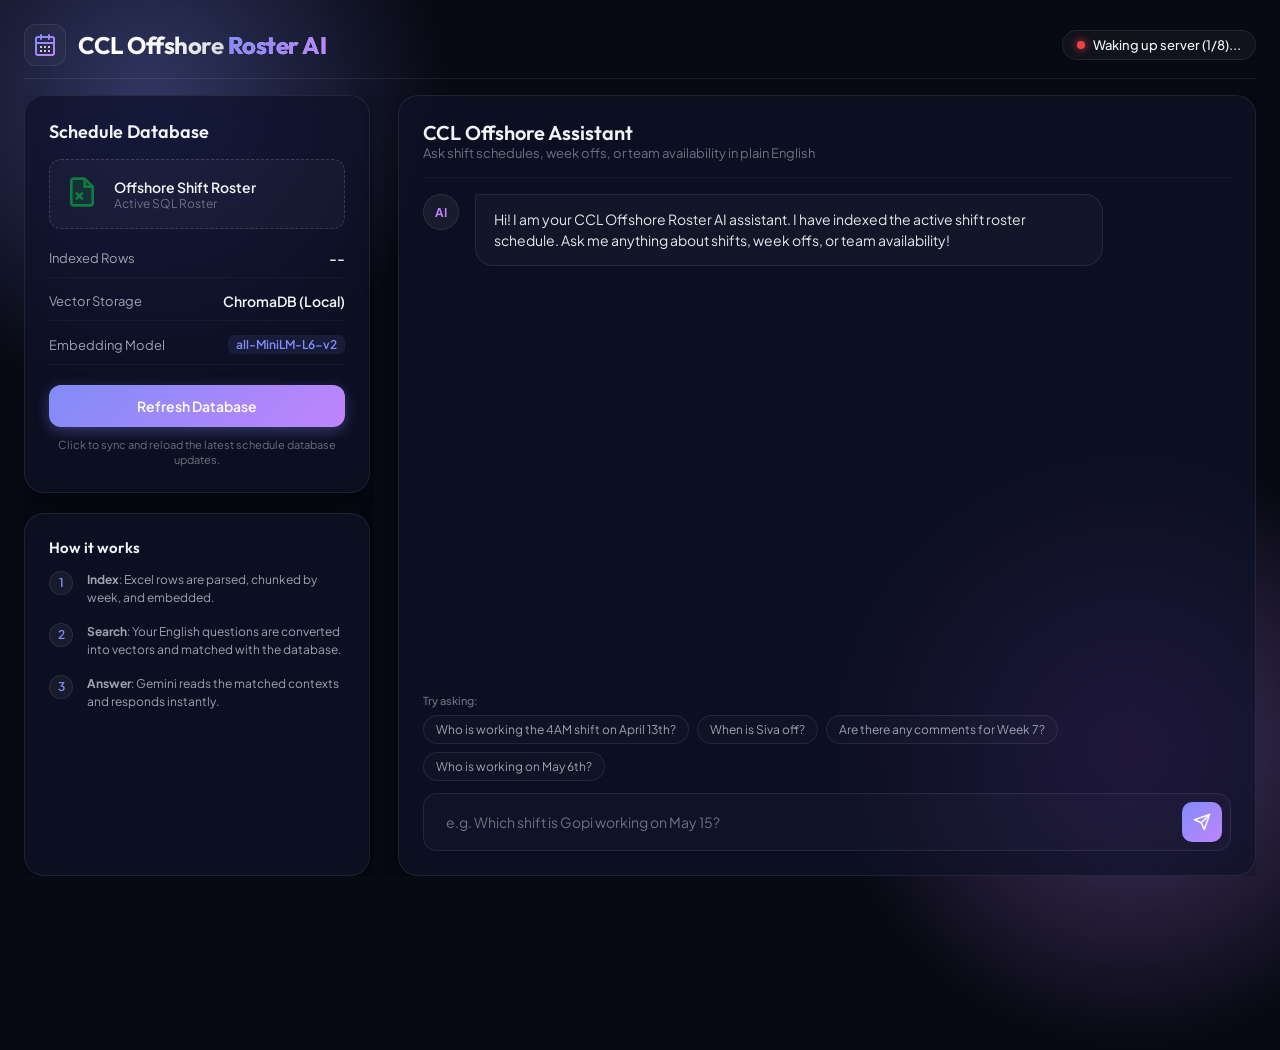
==== commit 3088bd12: "Revert "Apply Step 1: Center header title CCL Offshore Roster AI and position logo on top left" This" ====
--- a/offshore roaster/static/index.html
+++ b/offshore roaster/static/index.html
@@ -19,7 +19,7 @@
         <header class="app-header">
             <div class="logo-container">
                 <div class="logo-icon">
-                    <svg width="26" height="26" viewBox="0 0 24 24" fill="none" xmlns="http://www.w3.org/2000/svg">
+                    <svg width="24" height="24" viewBox="0 0 24 24" fill="none" xmlns="http://www.w3.org/2000/svg">
                         <path d="M19 4H5C3.89 4 3 4.89 3 6V20C3 21.11 3.89 22 5 22H19C20.11 22 21 21.11 21 20V6C21 4.89 20.11 4 19 4Z" stroke="url(#logoGrad)" stroke-width="2" stroke-linecap="round" stroke-linejoin="round"/>
                         <path d="M16 2V6" stroke="url(#logoGrad)" stroke-width="2" stroke-linecap="round" stroke-linejoin="round"/>
                         <path d="M8 2V6" stroke="url(#logoGrad)" stroke-width="2" stroke-linecap="round" stroke-linejoin="round"/>
@@ -38,12 +38,9 @@
                         </defs>
                     </svg>
                 </div>
-            </div>
-            
-            <div class="header-title-center">
                 <h1>CCL Offshore <span>Roster AI</span></h1>
             </div>
-
+            
             <div class="system-badge">
                 <div class="badge-dot" id="db-status-dot"></div>
                 <span id="db-status-text">Connecting...</span>
--- a/offshore roaster/static/styles.css
+++ b/offshore roaster/static/styles.css
@@ -87,7 +87,6 @@
     padding-bottom: 12px;
     border-bottom: 1px solid var(--border-color);
     margin-bottom: 16px;
-    position: relative;
 }
 
 .logo-container {
@@ -106,14 +105,7 @@
     border: 1px solid var(--border-color);
 }
 
-.header-title-center {
-    position: absolute;
-    left: 50%;
-    transform: translateX(-50%);
-    text-align: center;
-}
-
-.header-title-center h1 {
+.logo-container h1 {
     font-family: var(--font-heading);
     font-size: 24px;
     font-weight: 700;
@@ -123,7 +115,7 @@
     -webkit-text-fill-color: transparent;
 }
 
-.header-title-center h1 span {
+.logo-container h1 span {
     background: linear-gradient(135deg, var(--primary) 0%, var(--secondary) 100%);
     -webkit-background-clip: text;
     -webkit-text-fill-color: transparent;
